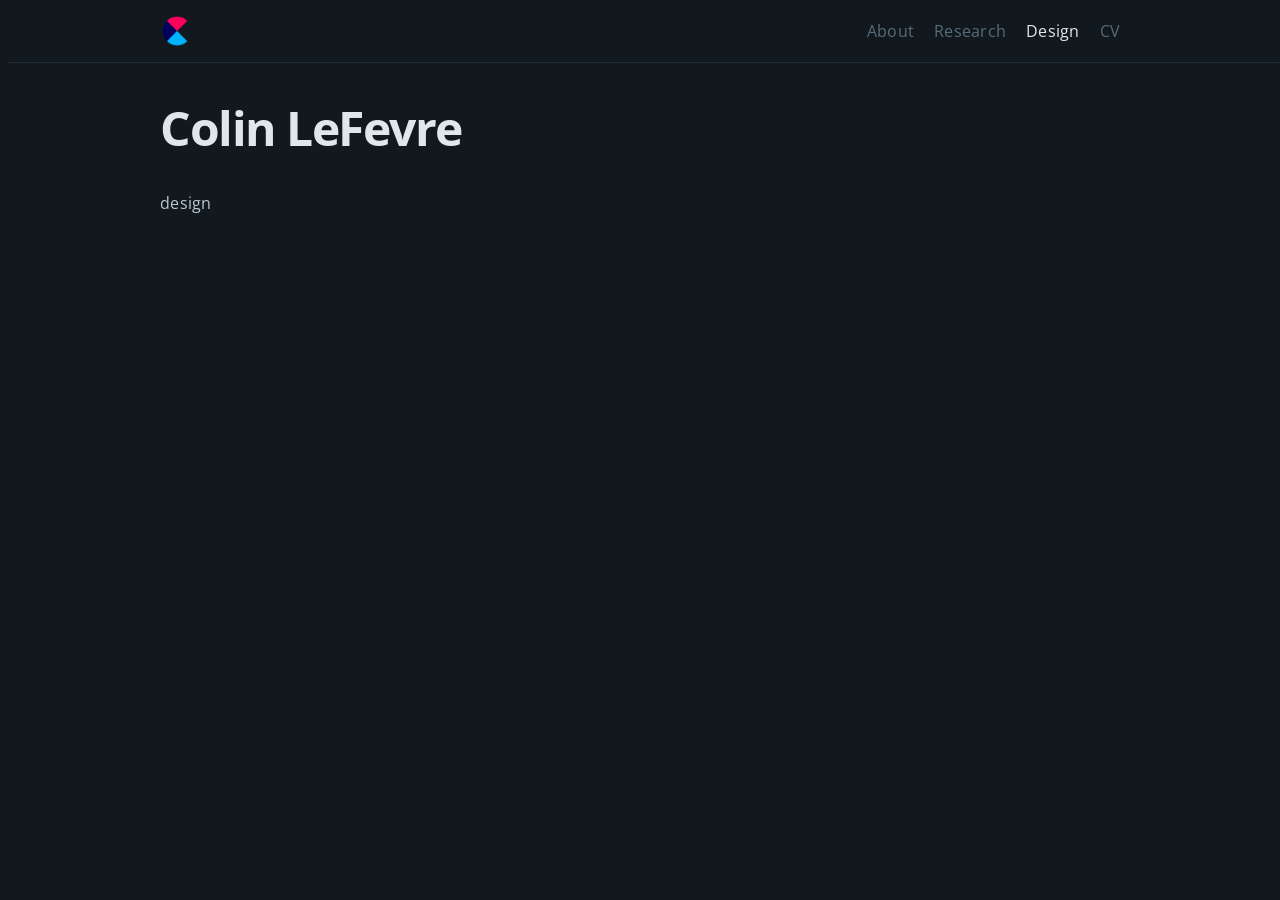
==== design/index.html @ 41602157 "initial commit" ====
<!DOCTYPE html>
<html>
    <head>
        <meta charset="utf-8"/>
<meta http-equiv="X-UA-Compatible" content="IE=edge"/>
<meta name="description" content=""/>
<meta name="viewport" content="width=device-width, initial-scale=1"/>



<link rel="icon" type="image/x-icon" href="/assets/images/favicon.ico"/>
<link rel="stylesheet" href="/css/skeleton.css"/>
<link rel="stylesheet" href="/css/normalize.css"/>
<link rel="stylesheet" href="/css/base.css"/>
<link rel="stylesheet" href="/css/navbar.css"/>

<title>Colin LeFevre</title>



<script src="/js/jquery-3.3.1.js" defer></script>
<script src="/js/navbar.js" defer></script>
    </head>
    <body>
        <desktop>
    <div class="container">
        <nav>
            <a class="nav-img" href="/">
                <img src="/assets/images/favicon.png">
            </a>
            

<nav-links>
    
        <a href="/" class="">About</a>
    
        <a href="/research" class="">Research</a>
    
        <a href="/design" class="active">Design</a>
    
    <a href="/assets/pdfs/CV_LeFevre_F23.pdf" target="_blank" rel="noopener noreferrer">CV</a>
</nav-links>
        </nav>
    </div>
    <nav-border></nav-border>
</desktop>
<mobile>
    <div class="container">
        <nav>
            <a class="nav-img" href="/">
                <img src="/assets/images/favicon.png">
            </a>
            <img src="/assets/images/bars-solid.svg" alt="" id="nav-mobile-bars" class="svg-icon-color">
        </nav>
    </div>
    <nav-border></nav-border>
    <div id="popout" class="hide">
        <img src="/assets/images/xmark-solid.svg" alt="" id="nav-mobile-x" class="svg-icon-color">
        

<nav-links>
    
        <a href="/" class="">About</a>
    
        <a href="/research" class="">Research</a>
    
        <a href="/design" class="active">Design</a>
    
    <a href="/assets/pdfs/CV_LeFevre_F23.pdf" target="_blank" rel="noopener noreferrer">CV</a>
</nav-links>
    </div>
</mobile>
        <div class="container">
            <header>
                <h1>Colin LeFevre</h1>
            </header>
            <main><p>design</p>
</main>
        </div>
    </body>
</html>
---- css/skeleton.css ----
/*
* Skeleton V2.0.4
* Copyright 2014, Dave Gamache
* www.getskeleton.com
* Free to use under the MIT license.
* http://www.opensource.org/licenses/mit-license.php
* 12/29/2014
*/

/* Table of contents
––––––––––––––––––––––––––––––––––––––––––––––––––
- Grid
- Base Styles
- Typography
- Links
- Buttons
- Forms
- Lists
- Code
- Tables
- Spacing
- Utilities
- Clearing
- Media Queries
*/

/* Grid
–––––––––––––––––––––––––––––––––––––––––––––––––– */
.container {
    position: relative;
    width: 100%;
    max-width: 960px;
    margin: 0 auto;
    padding: 0 20px;
    box-sizing: border-box;
}
.column,
.columns {
    width: 100%;
    float: left;
    box-sizing: border-box;
}

/* For devices larger than 400px */
@media (min-width: 400px) {
    .container {
        width: 85%;
        padding: 0;
    }
}

/* For devices larger than 550px */
@media (min-width: 550px) {
    .container {
        width: 80%;
    }
    .column,
    .columns {
        margin-left: 4%;
    }
    .column:first-child,
    .columns:first-child {
        margin-left: 0;
    }

    .one.column,
    .one.columns {
        width: 4.66666666667%;
    }
    .two.columns {
        width: 13.3333333333%;
    }
    .three.columns {
        width: 22%;
    }
    .four.columns {
        width: 30.6666666667%;
    }
    .five.columns {
        width: 39.3333333333%;
    }
    .six.columns {
        width: 48%;
    }
    .seven.columns {
        width: 56.6666666667%;
    }
    .eight.columns {
        width: 65.3333333333%;
    }
    .nine.columns {
        width: 74%;
    }
    .ten.columns {
        width: 82.6666666667%;
    }
    .eleven.columns {
        width: 91.3333333333%;
    }
    .twelve.columns {
        width: 100%;
        margin-left: 0;
    }

    .one-third.column {
        width: 30.6666666667%;
    }
    .two-thirds.column {
        width: 65.3333333333%;
    }

    .one-half.column {
        width: 48%;
    }

    /* Offsets */
    .offset-by-one.column,
    .offset-by-one.columns {
        margin-left: 8.66666666667%;
    }
    .offset-by-two.column,
    .offset-by-two.columns {
        margin-left: 17.3333333333%;
    }
    .offset-by-three.column,
    .offset-by-three.columns {
        margin-left: 26%;
    }
    .offset-by-four.column,
    .offset-by-four.columns {
        margin-left: 34.6666666667%;
    }
    .offset-by-five.column,
    .offset-by-five.columns {
        margin-left: 43.3333333333%;
    }
    .offset-by-six.column,
    .offset-by-six.columns {
        margin-left: 52%;
    }
    .offset-by-seven.column,
    .offset-by-seven.columns {
        margin-left: 60.6666666667%;
    }
    .offset-by-eight.column,
    .offset-by-eight.columns {
        margin-left: 69.3333333333%;
    }
    .offset-by-nine.column,
    .offset-by-nine.columns {
        margin-left: 78%;
    }
    .offset-by-ten.column,
    .offset-by-ten.columns {
        margin-left: 86.6666666667%;
    }
    .offset-by-eleven.column,
    .offset-by-eleven.columns {
        margin-left: 95.3333333333%;
    }

    .offset-by-one-third.column,
    .offset-by-one-third.columns {
        margin-left: 34.6666666667%;
    }
    .offset-by-two-thirds.column,
    .offset-by-two-thirds.columns {
        margin-left: 69.3333333333%;
    }

    .offset-by-one-half.column,
    .offset-by-one-half.columns {
        margin-left: 52%;
    }
}

/* Clearing
–––––––––––––––––––––––––––––––––––––––––––––––––– */

/* Self Clearing Goodness */
.container:after,
.row:after,
.u-cf {
    content: "";
    display: table;
    clear: both;
}

/* Media Queries
–––––––––––––––––––––––––––––––––––––––––––––––––– */
/*
Note: The best way to structure the use of media queries is to create the queries
near the relevant code. For example, if you wanted to change the styles for buttons
on small devices, paste the mobile query code up in the buttons section and style it
there.
*/

/* Larger than mobile */
@media (min-width: 400px) {
}

/* Larger than phablet (also point when grid becomes active) */
@media (min-width: 550px) {
}

/* Larger than tablet */
@media (min-width: 750px) {
}

/* Larger than desktop */
@media (min-width: 1000px) {
}

/* Larger than Desktop HD */
@media (min-width: 1200px) {
}

/* Utility Classes */

/* Make element full width */
.u-full-width {
    width: 100%;
    box-sizing: border-box;
}

/* Make sure elements don't run outside containers (great for images in columns) */
.u-max-full-width {
    max-width: 100%;
    box-sizing: border-box;
}

/* Float either direction */
.u-pull-right {
    float: right;
}
.u-pull-left {
    float: left;
}

/* Clear a float */
.u-cf {
    content: "";
    display: table;
    clear: both;
}
---- css/base.css ----
/* Fonts */
:root {
    --background-color: #11191f;
    --border-color: #1f2d38;
    --popout-color: #141e26;
    --text-color: #bbc6ce;
    --subtitle-color: #596b78;
    --subtitle-hover-color: #73828c;
    --heading-color: #e1e6eb;
    --heading-hover-color: #fff;
    --link-color: #1095c1;
    --link-hover-color: #19b3e6;
    --main-font-size: 16px;
    --nav-gap: 1.25rem;
    /* Colors from PicoCSS Dark mode */
}

@font-face {
    font-family: "OpenSans-Var";
    src: url("../assets/fonts/OpenSans-VariableFont_wdth,wght.ttf")
        format("truetype");
}

html {
    font-size: var(--main-font-size);
    background-color: var(--background-color);
    font-family: "OpenSans-Var", sans-serif;
}

body {
    font-size: 1rem;
    color: var(--text-color);
    font-variation-settings: "wght" 400, "wdth" 100;
    letter-spacing: 0.25px;
}

subtitle {
    color: var(--subtitle-color);
    letter-spacing: 0.1px;
    /* Inherits rest from <body> */
}

h1 {
    font-size: 3rem;
    color: var(--heading-color);
    font-variation-settings: "wght" 700, "wdth" 100;
    letter-spacing: -1.5px;
}

h2 {
    font-size: 2rem;
    color: var(--heading-color);
    font-variation-settings: "wght" 550, "wdth" 100;
    letter-spacing: -0.5px;
}

a {
    color: var(--link-color);
    text-decoration: none;
    transition: color 0.3s ease;
}

a:hover {
    color: var(--link-hover-color);
    text-decoration: underline;
    transition: color 0.15s ease;
}

.svg-icon-color {
    filter: invert(41%) sepia(6%) saturate(1404%) hue-rotate(163deg)
        brightness(95%) contrast(88%);
}

/* Mobile vs Desktop */
@media (min-width: 550px) {
    mobile {
        display: none;
    }
}

@media (max-width: 549px) {
    desktop {
        display: none;
    }
}
---- css/navbar.css ----
/* UNIVERSAL  */
nav {
    display: flex;
    flex-flow: row wrap;
    justify-content: flex-end;
    align-items: center;
    justify-content: space-between;
    margin: 1rem 0rem;
}

nav-border {
    display: flex;
    background-color: var(--border-color);
    width: 100vw;
    height: 1px;
}

/* MOBILE VS DESKTOP */
mobile {
    position: sticky;
    z-index: 100; /* very high num */
    background-color: var(--background-color);
}

desktop nav-links {
    display: flex;
    flex-flow: row wrap;
    align-items: center;
    gap: var(--nav-gap);
}

mobile nav-links {
    display: flex;
    flex-flow: column wrap;
    align-items: flex-end;
    gap: calc(var(--nav-gap) * 0.75);
}

desktop .nav-img {
    width: 30px;
    height: 30px;
}

mobile .nav-img {
    width: 25px;
    height: 25px;
}

.nav-img img {
    width: 100%;
    height: 100%;
}

/* LINK STYLE*/
nav a,
#popout a {
    color: var(--subtitle-color);
}

nav a:hover,
#popout a {
    color: var(--subtitle-hover-color);
    text-decoration: none;
}

nav a.active,
#popout a.active {
    color: var(--heading-color);
}

nav a.active:hover,
#popout a.active:hover {
    color: var(--heading-hover-color);
}

/* POPOUT */
#nav-mobile-bars,
#nav-mobile-x {
    height: 25px;
    width: 25px;
}

#popout {
    width: 50vw;
    height: 100vh;
    position: fixed;
    box-sizing: border-box;
    top: 0;
    right: 0;
    padding: 1rem 1.5rem;

    background-color: var(--popout-color);
    backdrop-filter: blur(1000px);

    display: flex;
    flex-flow: row wrap;
    align-items: flex-start;
    justify-content: space-between;
}

#popout.hide {
    display: none;
}
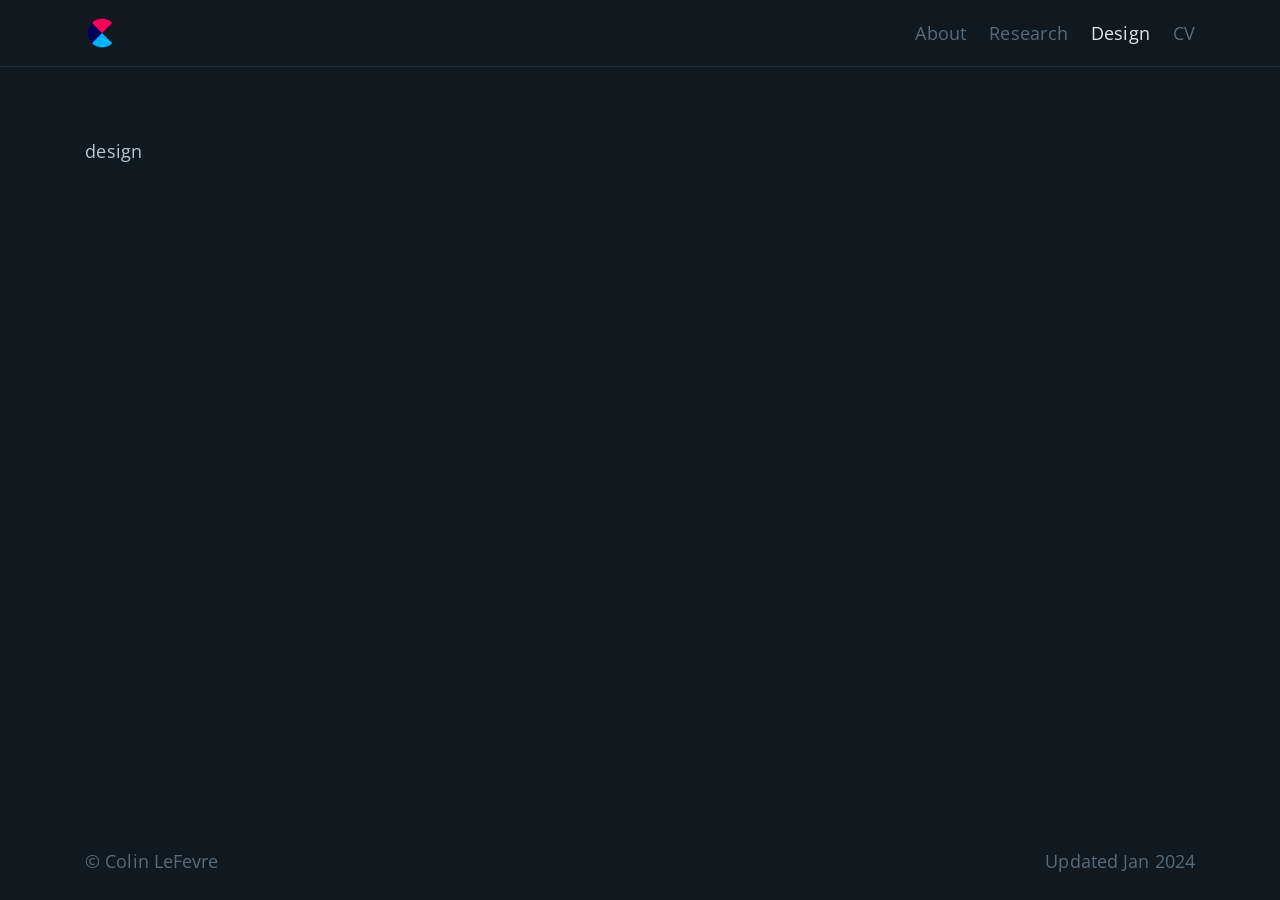
==== commit 7097d33e: "Update from https://github.com/col-lefevre/website-v3/commit/340b63565c8ee0a9cd27d6437951318ae595d8b" ====
--- a/design/index.html
+++ b/design/index.html
@@ -1,20 +1,24 @@
 <!DOCTYPE html>
 <html>
     <head>
-        <meta charset="utf-8"/>
+        
+<meta charset="utf-8"/>
 <meta http-equiv="X-UA-Compatible" content="IE=edge"/>
-<meta name="description" content=""/>
 <meta name="viewport" content="width=device-width, initial-scale=1"/>
-
+<meta name="description" content="Colin LeFevre's personal website"/>
+<meta name="author" content="Colin LeFevre">
 
 
 <link rel="icon" type="image/x-icon" href="/assets/images/favicon.ico"/>
-<link rel="stylesheet" href="/css/skeleton.css"/>
-<link rel="stylesheet" href="/css/normalize.css"/>
+<title>Colin LeFevre</title>
+
+
+<link rel="stylesheet" href="/css/bootstrap-grid.css"/>
 <link rel="stylesheet" href="/css/base.css"/>
 <link rel="stylesheet" href="/css/navbar.css"/>
+<link rel="stylesheet" href="/css/footer.css"/>
 
-<title>Colin LeFevre</title>
+
 
 
 
@@ -22,15 +26,16 @@
 <script src="/js/navbar.js" defer></script>
     </head>
     <body>
-        <desktop>
-    <div class="container">
-        <nav>
-            <a class="nav-img" href="/">
-                <img src="/assets/images/favicon.png">
-            </a>
-            
+        <header><div class="desktop tablet">
+    <div class="container-fluid nav-border">
+        <div class="container">
+            <nav>
+                <a class="nav-img" href="/">
+                    <img src="/assets/images/favicon.png">
+                </a>
+                
 
-<nav-links>
+<div class="nav-links">
     
         <a href="/" class="">About</a>
     
@@ -38,27 +43,37 @@
     
         <a href="/design" class="active">Design</a>
     
-    <a href="/assets/pdfs/CV_LeFevre_F23.pdf" target="_blank" rel="noopener noreferrer">CV</a>
-</nav-links>
-        </nav>
+    <a href="/assets/pdfs/CV.pdf" target="_blank" rel="noopener noreferrer">CV</a>
+</div>
+            </nav>
+        </div>
     </div>
-    <nav-border></nav-border>
-</desktop>
-<mobile>
-    <div class="container">
+</div>
+<div class="mobile">
+    <div class="container nav-border">
         <nav>
             <a class="nav-img" href="/">
                 <img src="/assets/images/favicon.png">
             </a>
-            <img src="/assets/images/bars-solid.svg" alt="" id="nav-mobile-bars" class="svg-icon-color">
+            <div id="nav-mobile-bars">
+                <svg class="svg-nav" xmlns="http://www.w3.org/2000/svg" viewBox="0 0 448 512">
+    <!--! Font Awesome Pro 6.4.2 by @fontawesome - https://fontawesome.com License - https://fontawesome.com/license (Commercial License) Copyright 2023 Fonticons, Inc. -->
+    <path opacity="1" fill="currentColor" d="M0 96C0 78.3 14.3 64 32 64H416c17.7 0 32 14.3 32 32s-14.3 32-32 32H32C14.3 128 0 113.7 0 96zM0 256c0-17.7 14.3-32 32-32H416c17.7 0 32 14.3 32 32s-14.3 32-32 32H32c-17.7 0-32-14.3-32-32zM448 416c0 17.7-14.3 32-32 32H32c-17.7 0-32-14.3-32-32s14.3-32 32-32H416c17.7 0 32 14.3 32 32z"/>
+</svg>
+            </div>
         </nav>
     </div>
-    <nav-border></nav-border>
+    <nav-border/>
     <div id="popout" class="hide">
-        <img src="/assets/images/xmark-solid.svg" alt="" id="nav-mobile-x" class="svg-icon-color">
+        <div id="nav-mobile-x">
+            <svg class="svg-nav" xmlns="http://www.w3.org/2000/svg" viewBox="0 0 384 512">
+    <!--!Font Awesome Free 6.5.1 by @fontawesome - https://fontawesome.com License - https://fontawesome.com/license/free Copyright 2024 Fonticons, Inc.-->
+    <path fill="currentColor" opacity="1" d="M342.6 150.6c12.5-12.5 12.5-32.8 0-45.3s-32.8-12.5-45.3 0L192 210.7 86.6 105.4c-12.5-12.5-32.8-12.5-45.3 0s-12.5 32.8 0 45.3L146.7 256 41.4 361.4c-12.5 12.5-12.5 32.8 0 45.3s32.8 12.5 45.3 0L192 301.3 297.4 406.6c12.5 12.5 32.8 12.5 45.3 0s12.5-32.8 0-45.3L237.3 256 342.6 150.6z"/>
+</svg>
+        </div>
         
 
-<nav-links>
+<div class="nav-links">
     
         <a href="/" class="">About</a>
     
@@ -66,16 +81,25 @@
     
         <a href="/design" class="active">Design</a>
     
-    <a href="/assets/pdfs/CV_LeFevre_F23.pdf" target="_blank" rel="noopener noreferrer">CV</a>
-</nav-links>
+    <a href="/assets/pdfs/CV.pdf" target="_blank" rel="noopener noreferrer">CV</a>
+</div>
     </div>
-</mobile>
-        <div class="container">
-            <header>
-                <h1>Colin LeFevre</h1>
-            </header>
-            <main><p>design</p>
-</main>
+</div></header>
+        <main>
+            <div class="container" id="content-wrap">
+                
+design
+
+            </div>
+        </main>
+        <footer><div class="container">
+    <div class="row-xs12">
+        <div class="footer-flex">
+            <div>&copy; Colin LeFevre</div>
+            <div>Updated Jan 2024</div>
         </div>
-    </body>
+    </div>
+</div></footer>
+    </main>
+</body>
 </html>
--- a/css/base.css
+++ b/css/base.css
@@ -10,7 +10,7 @@
     --heading-hover-color: #fff;
     --link-color: #1095c1;
     --link-hover-color: #19b3e6;
-    --main-font-size: 16px;
+    --main-font-size: 18px;
     --nav-gap: 1.25rem;
     /* Colors from PicoCSS Dark mode */
 }
@@ -22,7 +22,6 @@
 }
 
 html {
-    font-size: var(--main-font-size);
     background-color: var(--background-color);
     font-family: "OpenSans-Var", sans-serif;
 }
@@ -32,54 +31,124 @@
     color: var(--text-color);
     font-variation-settings: "wght" 400, "wdth" 100;
     letter-spacing: 0.25px;
+    margin: 0px;
 }
 
-subtitle {
+nav {
+    font-size: 1rem;
+}
+
+.subtitle {
     color: var(--subtitle-color);
     letter-spacing: 0.1px;
     /* Inherits rest from <body> */
 }
 
-h1 {
-    font-size: 3rem;
+.h1 {
+    font-size: 2rem;
     color: var(--heading-color);
-    font-variation-settings: "wght" 700, "wdth" 100;
-    letter-spacing: -1.5px;
+    font-variation-settings: "wght" 650, "wdth" 100;
+    letter-spacing: -0.5px;
+    display: block;
 }
 
-h2 {
-    font-size: 2rem;
+.h2 {
+    font-size: 1.5rem;
     color: var(--heading-color);
     font-variation-settings: "wght" 550, "wdth" 100;
     letter-spacing: -0.5px;
+    display: block;
 }
 
 a {
     color: var(--link-color);
     text-decoration: none;
-    transition: color 0.3s ease;
+    transition: all 0.2s ease;
 }
 
 a:hover {
     color: var(--link-hover-color);
     text-decoration: underline;
-    transition: color 0.15s ease;
+    transition: all 0.2s ease;
 }
 
-.svg-icon-color {
-    filter: invert(41%) sepia(6%) saturate(1404%) hue-rotate(163deg)
-        brightness(95%) contrast(88%);
+/* BOOTSTRAP GRID HELPERS
+ 
+Mobile - "extra small", <576px
+Tablet - "small + medium", <992px & >=576px
+Desktop - "large + extra large"+, >=992px
+
+https://getbootstrap.com/docs/4.0/layout/grid/
+*/
+
+.mobile {
+    display: none;
 }
 
-/* Mobile vs Desktop */
-@media (min-width: 550px) {
-    mobile {
-        display: none;
+.tablet {
+    display: none;
+}
+
+.desktop {
+    display: none;
+}
+
+/* Desktop */
+@media (min-width: 992px) {
+    .desktop {
+        display: flex;
+    }
+    html {
+        font-size: calc(var(--main-font-size) * 1);
+    }
+    #content-wrap {
+        margin-top: 4rem;
     }
 }
 
-@media (max-width: 549px) {
-    desktop {
-        display: none;
+/* Tablet */
+@media (min-width: 576px) and (max-width: 991px) {
+    .tablet {
+        display: flex;
+    }
+    html {
+        font-size: calc(var(--main-font-size) * 1);
+    }
+    #content-wrap {
+        margin-top: 3rem;
     }
 }
+
+/* Mobile */
+@media (max-width: 575px) {
+    .mobile {
+        display: flex;
+    }
+    html {
+        font-size: calc(var(--main-font-size) * 0.9);
+    }
+    #content-wrap {
+        margin-top: 2rem;
+    }
+}
+
+/* MISC */
+img {
+    border-radius: 0.25rem;
+}
+
+.tablet img,
+.mobile img {
+    border-radius: 0.5rem;
+}
+
+p {
+    margin: 1.25rem 0rem;
+}
+
+.vertical-center {
+    height: 100%;
+    justify-content: center;
+    display: flex;
+    flex-direction: column;
+}
--- a/css/navbar.css
+++ b/css/navbar.css
@@ -2,46 +2,42 @@
 nav {
     display: flex;
     flex-flow: row wrap;
-    justify-content: flex-end;
     align-items: center;
     justify-content: space-between;
     margin: 1rem 0rem;
 }
 
-nav-border {
-    display: flex;
-    background-color: var(--border-color);
-    width: 100vw;
-    height: 1px;
-}
-
 /* MOBILE VS DESKTOP */
-mobile {
+.mobile {
     position: sticky;
     z-index: 100; /* very high num */
     background-color: var(--background-color);
 }
 
-desktop nav-links {
+.desktop .nav-links {
     display: flex;
     flex-flow: row wrap;
     align-items: center;
     gap: var(--nav-gap);
 }
 
-mobile nav-links {
+.nav-border {
+    border-bottom: 1px solid var(--border-color);
+}
+
+.mobile .nav-links {
     display: flex;
     flex-flow: column wrap;
     align-items: flex-end;
     gap: calc(var(--nav-gap) * 0.75);
 }
 
-desktop .nav-img {
+.desktop .nav-img {
     width: 30px;
     height: 30px;
 }
 
-mobile .nav-img {
+.mobile .nav-img {
     width: 25px;
     height: 25px;
 }
@@ -74,12 +70,6 @@
 }
 
 /* POPOUT */
-#nav-mobile-bars,
-#nav-mobile-x {
-    height: 25px;
-    width: 25px;
-}
-
 #popout {
     width: 50vw;
     height: 100vh;
@@ -101,3 +91,10 @@
 #popout.hide {
     display: none;
 }
+
+/* SVG */
+.svg-nav {
+    color: var(--subtitle-color);
+    height: 25px;
+    width: 25px;
+}
--- a/css/footer.css
+++ b/css/footer.css
@@ -0,0 +1,34 @@
+footer {
+    flex-shrink: 0;
+    width: 100%;
+    /* Matches */
+    color: var(--subtitle-color);
+    letter-spacing: 0.1px;
+}
+
+main {
+    flex: 1 0 auto;
+}
+
+body {
+    display: flex;
+    flex-direction: column;
+}
+
+html,
+body {
+    height: 100%;
+}
+
+.footer-flex {
+    display: flex;
+    width: 100%;
+    flex-direction: row;
+    justify-content: space-between;
+    align-items: center;
+    padding: 1.5rem 0rem;
+}
+
+.footer-border {
+    border-top: 1px solid var(--border-color);
+}
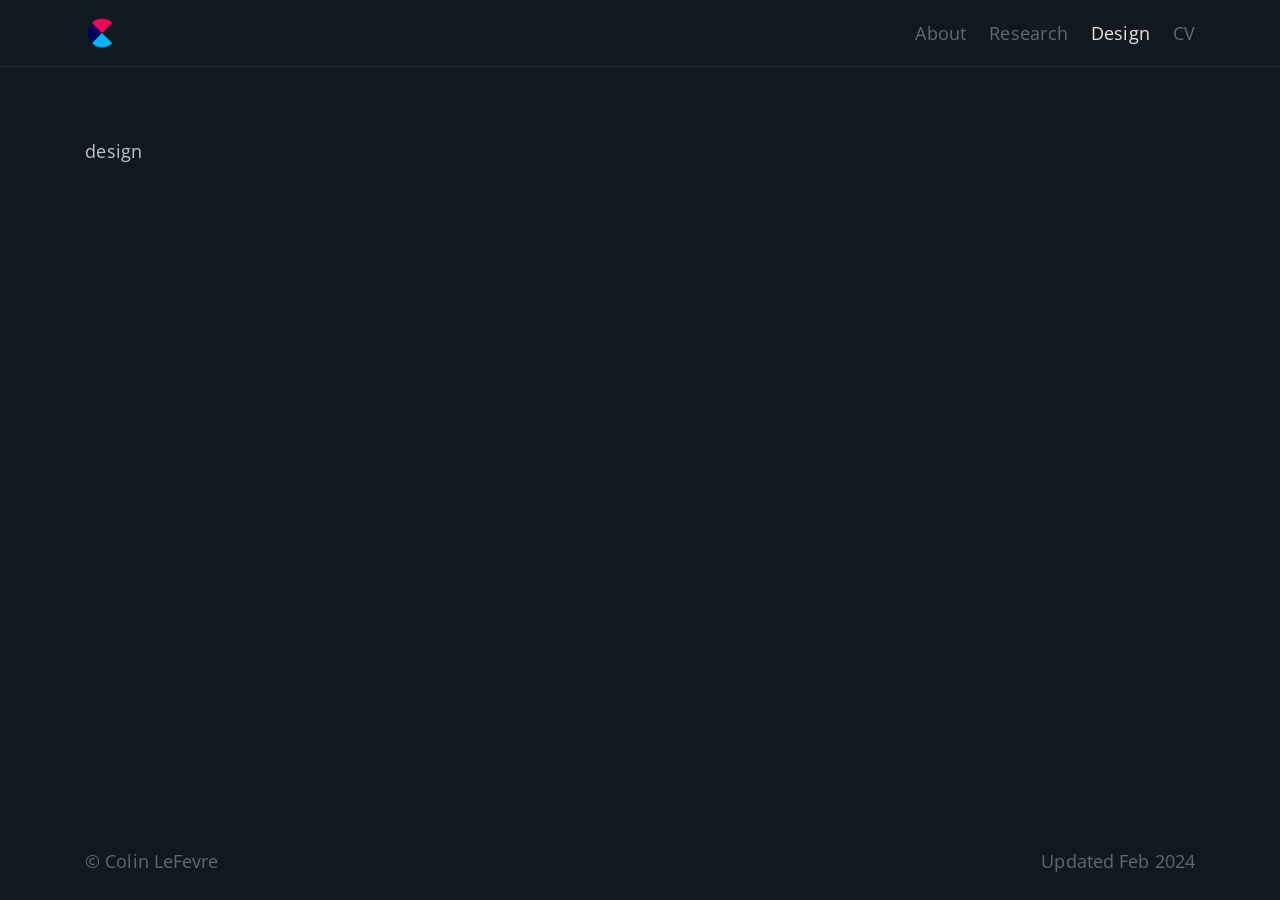
==== commit 20f39039: "Update from https://github.com/col-lefevre/website-v3/commit/aa4bda25f06f920694a289fe719dfd88ca5b32d" ====
--- a/design/index.html
+++ b/design/index.html
@@ -26,10 +26,11 @@
 <script src="/js/navbar.js" defer></script>
     </head>
     <body>
-        <header><div class="desktop tablet">
+        <header>
+<div class="desktop tablet">
     <div class="container-fluid nav-border">
         <div class="container">
-            <nav>
+            <div class="nav">
                 <a class="nav-img" href="/">
                     <img src="/assets/images/favicon.png">
                 </a>
@@ -43,15 +44,18 @@
     
         <a href="/design" class="active">Design</a>
     
-    <a href="/assets/pdfs/CV.pdf" target="_blank" rel="noopener noreferrer">CV</a>
+    <a href="/assets/pdfs/colinlefevre_cv.pdf" target="_blank" rel="noopener noreferrer">CV</a>
 </div>
-            </nav>
+            </div>
         </div>
     </div>
 </div>
+
+
 <div class="mobile">
-    <div class="container nav-border">
-        <nav>
+    
+    <div class="container nav-border" id="mobile-nav-wrap">
+        <div class="nav">
             <a class="nav-img" href="/">
                 <img src="/assets/images/favicon.png">
             </a>
@@ -61,10 +65,12 @@
     <path opacity="1" fill="currentColor" d="M0 96C0 78.3 14.3 64 32 64H416c17.7 0 32 14.3 32 32s-14.3 32-32 32H32C14.3 128 0 113.7 0 96zM0 256c0-17.7 14.3-32 32-32H416c17.7 0 32 14.3 32 32s-14.3 32-32 32H32c-17.7 0-32-14.3-32-32zM448 416c0 17.7-14.3 32-32 32H32c-17.7 0-32-14.3-32-32s14.3-32 32-32H416c17.7 0 32 14.3 32 32z"/>
 </svg>
             </div>
-        </nav>
+        </div>
     </div>
-    <nav-border/>
-    <div id="popout" class="hide">
+    
+    <div id="mobile-nav-spacer"/>
+    
+    <div id="popout" class="container hide">
         <div id="nav-mobile-x">
             <svg class="svg-nav" xmlns="http://www.w3.org/2000/svg" viewBox="0 0 384 512">
     <!--!Font Awesome Free 6.5.1 by @fontawesome - https://fontawesome.com License - https://fontawesome.com/license/free Copyright 2024 Fonticons, Inc.-->
@@ -81,7 +87,7 @@
     
         <a href="/design" class="active">Design</a>
     
-    <a href="/assets/pdfs/CV.pdf" target="_blank" rel="noopener noreferrer">CV</a>
+    <a href="/assets/pdfs/colinlefevre_cv.pdf" target="_blank" rel="noopener noreferrer">CV</a>
 </div>
     </div>
 </div></header>
@@ -96,7 +102,7 @@
     <div class="row-xs12">
         <div class="footer-flex">
             <div>&copy; Colin LeFevre</div>
-            <div>Updated Jan 2024</div>
+            <div>Updated Feb 2024</div>
         </div>
     </div>
 </div></footer>
--- a/css/base.css
+++ b/css/base.css
@@ -12,6 +12,8 @@
     --link-hover-color: #19b3e6;
     --main-font-size: 18px;
     --nav-gap: 1.25rem;
+    --transition-delay: 0.2s;
+    --transition-style: ease-in-out;
     /* Colors from PicoCSS Dark mode */
 }
 
@@ -63,13 +65,12 @@
 a {
     color: var(--link-color);
     text-decoration: none;
-    transition: all 0.2s ease;
+    transition: all var(--transition-delay) var(--transition-style);
 }
 
 a:hover {
     color: var(--link-hover-color);
     text-decoration: underline;
-    transition: all 0.2s ease;
 }
 
 /* BOOTSTRAP GRID HELPERS
@@ -152,3 +153,18 @@
     display: flex;
     flex-direction: column;
 }
+
+/* SCROLLBAR */
+/* WebKit Browsers (Chrome, Safari) */
+::-webkit-scrollbar {
+    width: 0.5rem; 
+}
+
+::-webkit-scrollbar-thumb {
+    background-color: var(--border-color);
+    border-radius: 1rem;/
+}
+
+::-webkit-scrollbar-track {
+    background-color: none;
+}
--- a/css/navbar.css
+++ b/css/navbar.css
@@ -1,17 +1,30 @@
+:root {
+    --mobile-nav-height: 64px;
+}
+
 /* UNIVERSAL  */
-nav {
+.nav {
     display: flex;
     flex-flow: row wrap;
     align-items: center;
     justify-content: space-between;
+}
+
+/* MOBILE VS DESKTOP */
+.desktop .nav,
+.tablet .nav {
     margin: 1rem 0rem;
 }
 
-/* MOBILE VS DESKTOP */
-.mobile {
-    position: sticky;
-    z-index: 100; /* very high num */
-    background-color: var(--background-color);
+.mobile .nav {
+    margin: 0rem;
+    height: calc(
+        var(--mobile-nav-height) - 1.5px
+    ); /* Subtract .nav-border thickness */
+}
+
+.nav-border {
+    border-bottom: 1.5px solid var(--border-color);
 }
 
 .desktop .nav-links {
@@ -21,15 +34,11 @@
     gap: var(--nav-gap);
 }
 
-.nav-border {
-    border-bottom: 1px solid var(--border-color);
-}
-
 .mobile .nav-links {
     display: flex;
     flex-flow: column wrap;
-    align-items: flex-end;
-    gap: calc(var(--nav-gap) * 0.75);
+    align-items: flex-start;
+    gap: var(--nav-gap);
 }
 
 .desktop .nav-img {
@@ -48,48 +57,74 @@
 }
 
 /* LINK STYLE*/
-nav a,
+.nav a,
 #popout a {
     color: var(--subtitle-color);
 }
 
-nav a:hover,
+.nav a:hover,
 #popout a {
     color: var(--subtitle-hover-color);
     text-decoration: none;
 }
 
-nav a.active,
+.nav a.active,
 #popout a.active {
     color: var(--heading-color);
 }
 
-nav a.active:hover,
+.nav a.active:hover,
 #popout a.active:hover {
     color: var(--heading-hover-color);
 }
 
+/* FLOATING MOBILE NAV */
+#mobile-nav-wrap {
+    position: fixed;
+    top: 0;
+    background-color: var(--background-color);
+    z-index: 9998; /* Less than #popout */
+    transition: all var(--transition-delay) var(--transition-style);
+}
+
+#mobile-nav-wrap.hide {
+    top: calc(var(--mobile-nav-height) * -1);
+}
+
+#mobile-nav-spacer {
+    height: var(--mobile-nav-height);
+}
+
 /* POPOUT */
 #popout {
-    width: 50vw;
+    width: 55vw;
     height: 100vh;
     position: fixed;
-    box-sizing: border-box;
     top: 0;
     right: 0;
-    padding: 1rem 1.5rem;
+    padding-top: 1rem;
+    padding-left: 2rem;
 
     background-color: var(--popout-color);
-    backdrop-filter: blur(1000px);
+    z-index: 9999;
 
     display: flex;
-    flex-flow: row wrap;
+    flex-flow: column wrap;
     align-items: flex-start;
-    justify-content: space-between;
+    justify-content: flex-start;
+
+    transition: all var(--transition-delay) var(--transition-style);
 }
 
 #popout.hide {
-    display: none;
+    right: -55vw;
+}
+
+#popout .nav-links {
+    padding-top: 1rem;
+    font-size: 1.15rem;
+    font-variation-settings: "wght" 400, "wdth" 100;
+    letter-spacing: 0.5px;
 }
 
 /* SVG */
--- a/css/footer.css
+++ b/css/footer.css
@@ -26,7 +26,15 @@
     flex-direction: row;
     justify-content: space-between;
     align-items: center;
-    padding: 1.5rem 0rem;
+    padding: 1.35rem 0rem;
+    flex-grow: 0;
+    flex-wrap: wrap;
+}
+
+.footer-flex div {
+    /* Separate from .footer-flex to add spacing for mobile wrapping */
+    /* Add up to 1.5rem */
+    padding: 0.15rem 0rem;
 }
 
 .footer-border {
